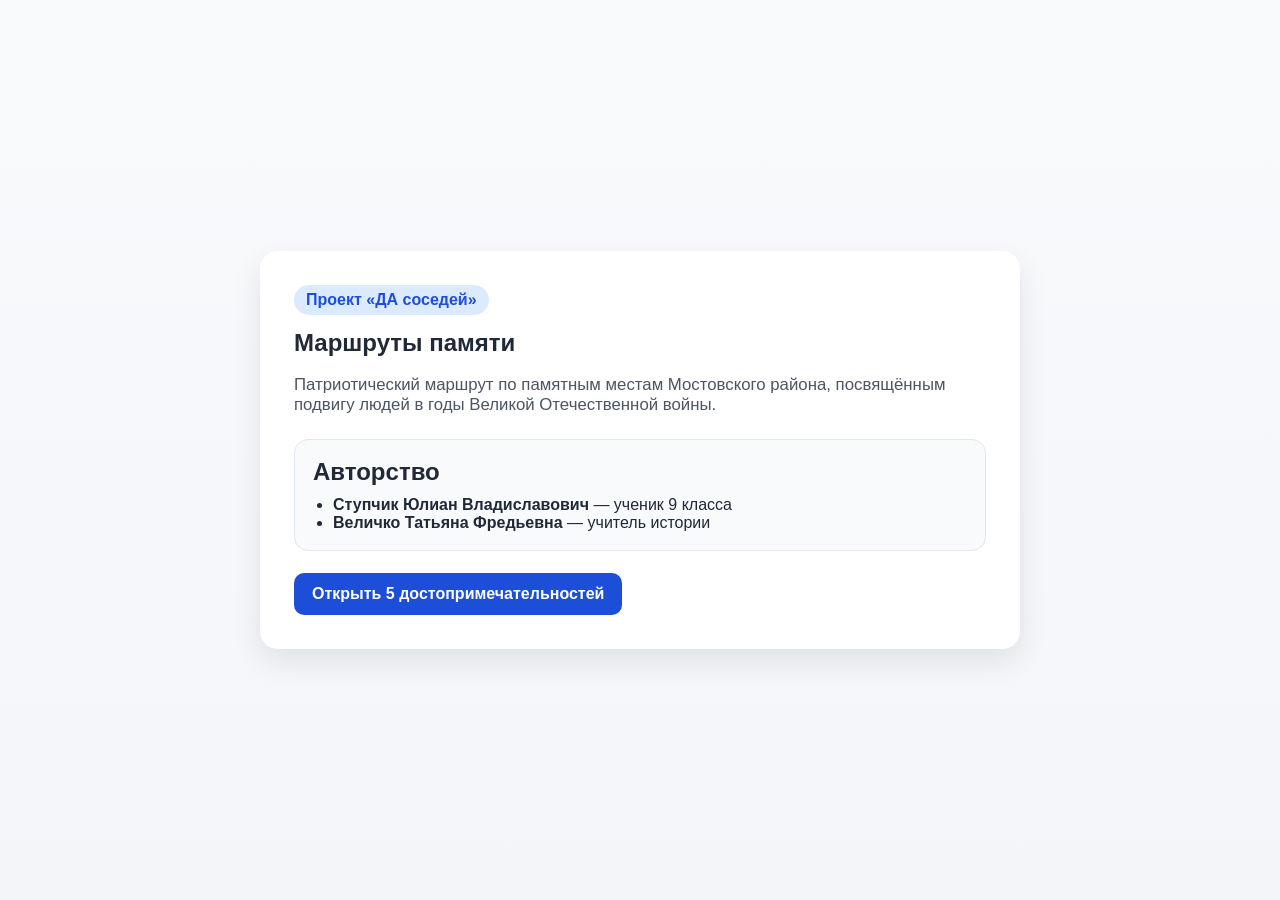
==== index.html @ e50a1bd7 "Create DA Sosedey two-page site with memorial slider" ====
<!doctype html>
<html lang="ru">
  <head>
    <meta charset="UTF-8" />
    <meta name="viewport" content="width=device-width, initial-scale=1.0" />
    <title>ДА соседей — Маршруты памяти</title>
    <link rel="stylesheet" href="styles.css" />
  </head>
  <body>
    <main class="hero-page">
      <section class="hero-card">
        <p class="eyebrow">Проект «ДА соседей»</p>
        <h1>Маршруты памяти</h1>
        <p class="lead">
          Патриотический маршрут по памятным местам Мостовского района,
          посвящённым подвигу людей в годы Великой Отечественной войны.
        </p>

        <div class="authors">
          <h2>Авторство</h2>
          <ul>
            <li><strong>Ступчик Юлиан Владиславович</strong> — ученик 9 класса</li>
            <li><strong>Величко Татьяна Фредьевна</strong> — учитель истории</li>
          </ul>
        </div>

        <a class="primary-btn" href="places.html">Открыть 5 достопримечательностей</a>
      </section>
    </main>
  </body>
</html>
---- styles.css ----
:root {
  --bg: #f3f5f8;
  --card: #ffffff;
  --text: #1f2937;
  --muted: #4b5563;
  --accent: #1d4ed8;
  --accent-soft: #dbeafe;
}

* {
  box-sizing: border-box;
}

body {
  margin: 0;
  font-family: "Segoe UI", Tahoma, Geneva, Verdana, sans-serif;
  color: var(--text);
  background: linear-gradient(180deg, #f8fafc 0%, var(--bg) 100%);
}

.hero-page,
.places-page {
  min-height: 100vh;
  display: grid;
  place-items: center;
  padding: 24px;
}

.hero-card,
.places-header,
.slide-card {
  background: var(--card);
  border-radius: 18px;
  box-shadow: 0 12px 30px rgba(15, 23, 42, 0.09);
}

.hero-card {
  width: min(760px, 100%);
  padding: 34px;
}

.eyebrow {
  display: inline-block;
  margin: 0;
  padding: 6px 12px;
  border-radius: 999px;
  background: var(--accent-soft);
  color: var(--accent);
  font-weight: 700;
}

h1 {
  margin: 14px 0;
  line-height: 1.2;
}

.lead {
  color: var(--muted);
  font-size: 1.05rem;
}

.authors {
  margin-top: 24px;
  background: #f8fafc;
  border: 1px solid #e2e8f0;
  border-radius: 14px;
  padding: 18px;
}

.authors h2 {
  margin: 0 0 10px;
}

.authors ul {
  margin: 0;
  padding-left: 20px;
}

.primary-btn,
.back-link {
  display: inline-block;
  margin-top: 22px;
  text-decoration: none;
  background: var(--accent);
  color: #fff;
  padding: 12px 18px;
  border-radius: 10px;
  font-weight: 700;
}

.places-page {
  align-content: start;
  gap: 20px;
}

.places-header {
  width: min(980px, 100%);
  padding: 22px;
}

.places-header .back-link {
  margin-top: 0;
  margin-bottom: 10px;
}

.slider {
  width: min(980px, 100%);
  display: grid;
  grid-template-columns: 52px 1fr 52px;
  gap: 14px;
  align-items: center;
}

.slider-btn {
  width: 52px;
  height: 52px;
  border: none;
  border-radius: 50%;
  font-size: 1.4rem;
  font-weight: 700;
  cursor: pointer;
  background: var(--accent-soft);
  color: var(--accent);
}

.slide-card {
  overflow: hidden;
}

.slide-card img {
  width: 100%;
  aspect-ratio: 16/8;
  object-fit: cover;
  display: block;
}

.slide-content {
  padding: 18px 20px 24px;
}

.slide-index {
  margin: 0;
  color: var(--accent);
  font-weight: 700;
}

.slide-location {
  margin-top: -4px;
  color: var(--muted);
}

@media (max-width: 760px) {
  .slider {
    grid-template-columns: 1fr;
  }

  .slider-btn {
    justify-self: center;
  }
}
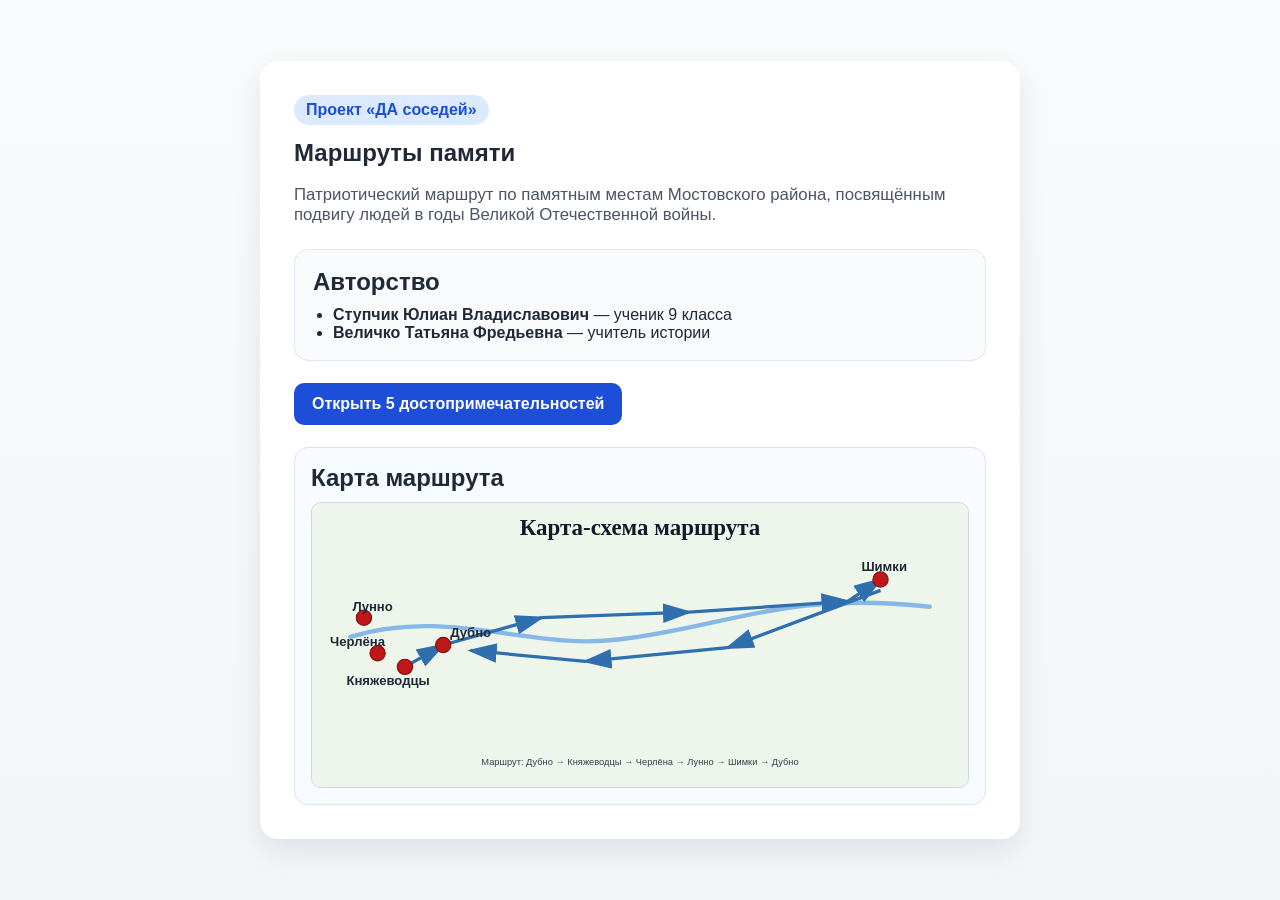
==== commit 38b967d9: "Add route map to homepage and expand all place details" ====
--- a/index.html
+++ b/index.html
@@ -25,6 +25,11 @@
         </div>
 
         <a class="primary-btn" href="places.html">Открыть 5 достопримечательностей</a>
+        <section class="route-map">
+          <h2>Карта маршрута</h2>
+          <img src="route-map.svg" alt="Карта-схема маршрута: Дубно — Княжеводцы — Черлёна — Лунно — Шимки — Дубно" />
+        </section>
+
       </section>
     </main>
   </body>
--- a/styles.css
+++ b/styles.css
@@ -93,6 +93,26 @@
   gap: 20px;
 }
 
+.route-map {
+  margin-top: 22px;
+  padding: 16px;
+  border-radius: 14px;
+  border: 1px solid #dbe3ef;
+  background: #f8fbff;
+}
+
+.route-map h2 {
+  margin: 0 0 10px;
+}
+
+.route-map img {
+  width: 100%;
+  border-radius: 10px;
+  border: 1px solid #cbd5e1;
+  display: block;
+}
+
+
 .places-header {
   width: min(980px, 100%);
   padding: 22px;
@@ -149,6 +169,38 @@
   color: var(--muted);
 }
 
+.details-btn {
+  margin-top: 10px;
+  border: 1px solid #bfdbfe;
+  background: #eff6ff;
+  color: #1e40af;
+  border-radius: 10px;
+  padding: 8px 14px;
+  font-weight: 600;
+  cursor: pointer;
+}
+
+.details-panel {
+  margin-top: 12px;
+  padding: 14px;
+  border-radius: 12px;
+  background: #f8fafc;
+  border: 1px solid #e2e8f0;
+}
+
+.details-panel h3 {
+  margin-top: 0;
+  margin-bottom: 8px;
+}
+
+.details-panel ul {
+  margin: 0;
+  padding-left: 20px;
+  display: grid;
+  gap: 8px;
+  color: #374151;
+}
+
 @media (max-width: 760px) {
   .slider {
     grid-template-columns: 1fr;
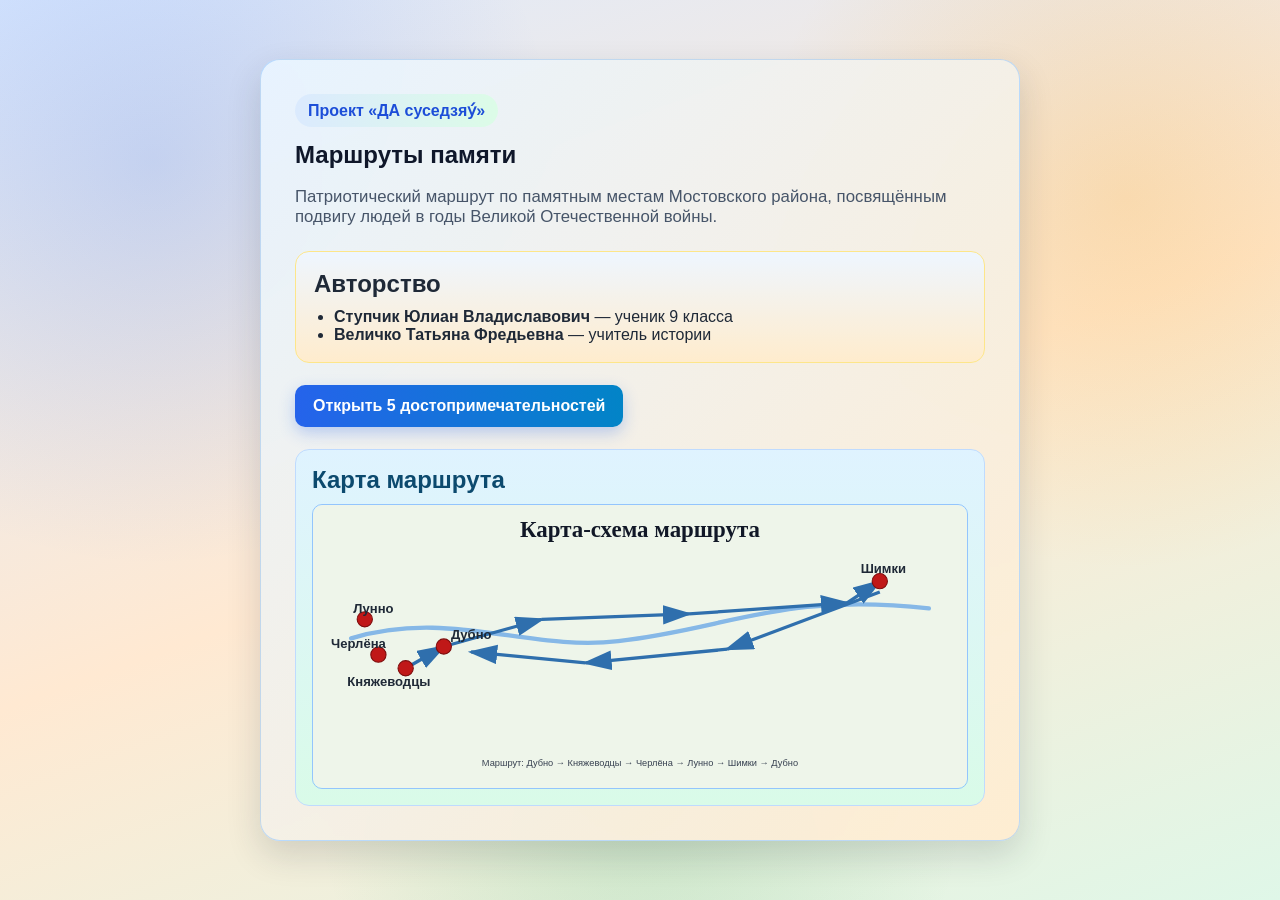
==== commit 95c1b6a6: "Remove white card backgrounds and introduce richer gradient surfaces" ====
--- a/index.html
+++ b/index.html
@@ -3,13 +3,13 @@
   <head>
     <meta charset="UTF-8" />
     <meta name="viewport" content="width=device-width, initial-scale=1.0" />
-    <title>ДА соседей — Маршруты памяти</title>
+    <title>ДА суседзяу́ — Маршруты памяти</title>
     <link rel="stylesheet" href="styles.css" />
   </head>
   <body>
     <main class="hero-page">
       <section class="hero-card">
-        <p class="eyebrow">Проект «ДА соседей»</p>
+        <p class="eyebrow">Проект «ДА суседзяу́»</p>
         <h1>Маршруты памяти</h1>
         <p class="lead">
           Патриотический маршрут по памятным местам Мостовского района,
--- a/styles.css
+++ b/styles.css
@@ -1,10 +1,16 @@
 :root {
-  --bg: #f3f5f8;
-  --card: #ffffff;
+  --bg-top: #eef6ff;
+  --bg-mid: #fff4e8;
+  --bg-bottom: #edf9f1;
+  --card: #f4f7ff;
   --text: #1f2937;
-  --muted: #4b5563;
-  --accent: #1d4ed8;
+  --muted: #475569;
+  --accent: #2563eb;
   --accent-soft: #dbeafe;
+  --warm: #f59e0b;
+  --warm-soft: #fef3c7;
+  --green: #16a34a;
+  --green-soft: #dcfce7;
 }
 
 * {
@@ -15,7 +21,11 @@
   margin: 0;
   font-family: "Segoe UI", Tahoma, Geneva, Verdana, sans-serif;
   color: var(--text);
-  background: linear-gradient(180deg, #f8fafc 0%, var(--bg) 100%);
+  background:
+    radial-gradient(circle at 12% 18%, rgba(37, 99, 235, 0.18), transparent 30%),
+    radial-gradient(circle at 88% 22%, rgba(245, 158, 11, 0.2), transparent 28%),
+    radial-gradient(circle at 50% 88%, rgba(22, 163, 74, 0.16), transparent 32%),
+    linear-gradient(160deg, #ddeafe 0%, #ffe9d2 52%, #dff7e8 100%);
 }
 
 .hero-page,
@@ -29,29 +39,33 @@
 .hero-card,
 .places-header,
 .slide-card {
-  background: var(--card);
-  border-radius: 18px;
-  box-shadow: 0 12px 30px rgba(15, 23, 42, 0.09);
+  background: linear-gradient(145deg, rgba(236, 246, 255, 0.95), rgba(255, 242, 225, 0.95));
+  border-radius: 20px;
+  border: 1px solid rgba(147, 197, 253, 0.55);
+  box-shadow: 0 14px 34px rgba(30, 41, 59, 0.16);
+  backdrop-filter: blur(2px);
 }
 
 .hero-card {
   width: min(760px, 100%);
   padding: 34px;
+  background-image: linear-gradient(135deg, rgba(232, 244, 255, 0.95) 0%, rgba(255, 236, 208, 0.95) 100%);
 }
 
 .eyebrow {
   display: inline-block;
   margin: 0;
-  padding: 6px 12px;
+  padding: 7px 13px;
   border-radius: 999px;
-  background: var(--accent-soft);
-  color: var(--accent);
+  background: linear-gradient(90deg, var(--accent-soft), var(--green-soft));
+  color: #1d4ed8;
   font-weight: 700;
 }
 
 h1 {
   margin: 14px 0;
   line-height: 1.2;
+  color: #0f172a;
 }
 
 .lead {
@@ -61,8 +75,8 @@
 
 .authors {
   margin-top: 24px;
-  background: #f8fafc;
-  border: 1px solid #e2e8f0;
+  background: linear-gradient(180deg, #eef6ff, #ffeccd);
+  border: 1px solid #fde68a;
   border-radius: 14px;
   padding: 18px;
 }
@@ -81,11 +95,12 @@
   display: inline-block;
   margin-top: 22px;
   text-decoration: none;
-  background: var(--accent);
+  background: linear-gradient(90deg, #2563eb, #0284c7);
   color: #fff;
   padding: 12px 18px;
   border-radius: 10px;
   font-weight: 700;
+  box-shadow: 0 6px 16px rgba(37, 99, 235, 0.28);
 }
 
 .places-page {
@@ -97,25 +112,30 @@
   margin-top: 22px;
   padding: 16px;
   border-radius: 14px;
-  border: 1px solid #dbe3ef;
-  background: #f8fbff;
+  border: 1px solid #bfdbfe;
+  background: linear-gradient(180deg, #dff3ff, #d9fbe8);
 }
 
 .route-map h2 {
   margin: 0 0 10px;
+  color: #0c4a6e;
 }
 
 .route-map img {
   width: 100%;
   border-radius: 10px;
-  border: 1px solid #cbd5e1;
+  border: 1px solid #93c5fd;
   display: block;
 }
-
 
 .places-header {
   width: min(980px, 100%);
   padding: 22px;
+  background-image: linear-gradient(135deg, rgba(225, 240, 255, 0.95) 0%, rgba(226, 248, 236, 0.95) 100%);
+}
+
+.places-header h1 {
+  color: #1e3a8a;
 }
 
 .places-header .back-link {
@@ -139,12 +159,14 @@
   font-size: 1.4rem;
   font-weight: 700;
   cursor: pointer;
-  background: var(--accent-soft);
-  color: var(--accent);
+  background: linear-gradient(145deg, #dbeafe, #fde68a);
+  color: #1e3a8a;
+  box-shadow: 0 4px 12px rgba(15, 23, 42, 0.14);
 }
 
 .slide-card {
   overflow: hidden;
+  background-image: linear-gradient(180deg, rgba(232, 245, 255, 0.97) 0%, rgba(255, 239, 220, 0.97) 100%);
 }
 
 .slide-card img {
@@ -160,7 +182,7 @@
 
 .slide-index {
   margin: 0;
-  color: var(--accent);
+  color: #1d4ed8;
   font-weight: 700;
 }
 
@@ -171,9 +193,9 @@
 
 .details-btn {
   margin-top: 10px;
-  border: 1px solid #bfdbfe;
-  background: #eff6ff;
-  color: #1e40af;
+  border: 1px solid #fed7aa;
+  background: linear-gradient(90deg, var(--warm-soft), #ffedd5);
+  color: #9a3412;
   border-radius: 10px;
   padding: 8px 14px;
   font-weight: 600;
@@ -184,13 +206,14 @@
   margin-top: 12px;
   padding: 14px;
   border-radius: 12px;
-  background: #f8fafc;
-  border: 1px solid #e2e8f0;
+  background: linear-gradient(180deg, #e5f2ff 0%, #dff8e7 100%);
+  border: 1px solid #bbf7d0;
 }
 
 .details-panel h3 {
   margin-top: 0;
   margin-bottom: 8px;
+  color: #166534;
 }
 
 .details-panel ul {
@@ -198,7 +221,7 @@
   padding-left: 20px;
   display: grid;
   gap: 8px;
-  color: #374151;
+  color: #334155;
 }
 
 @media (max-width: 760px) {
